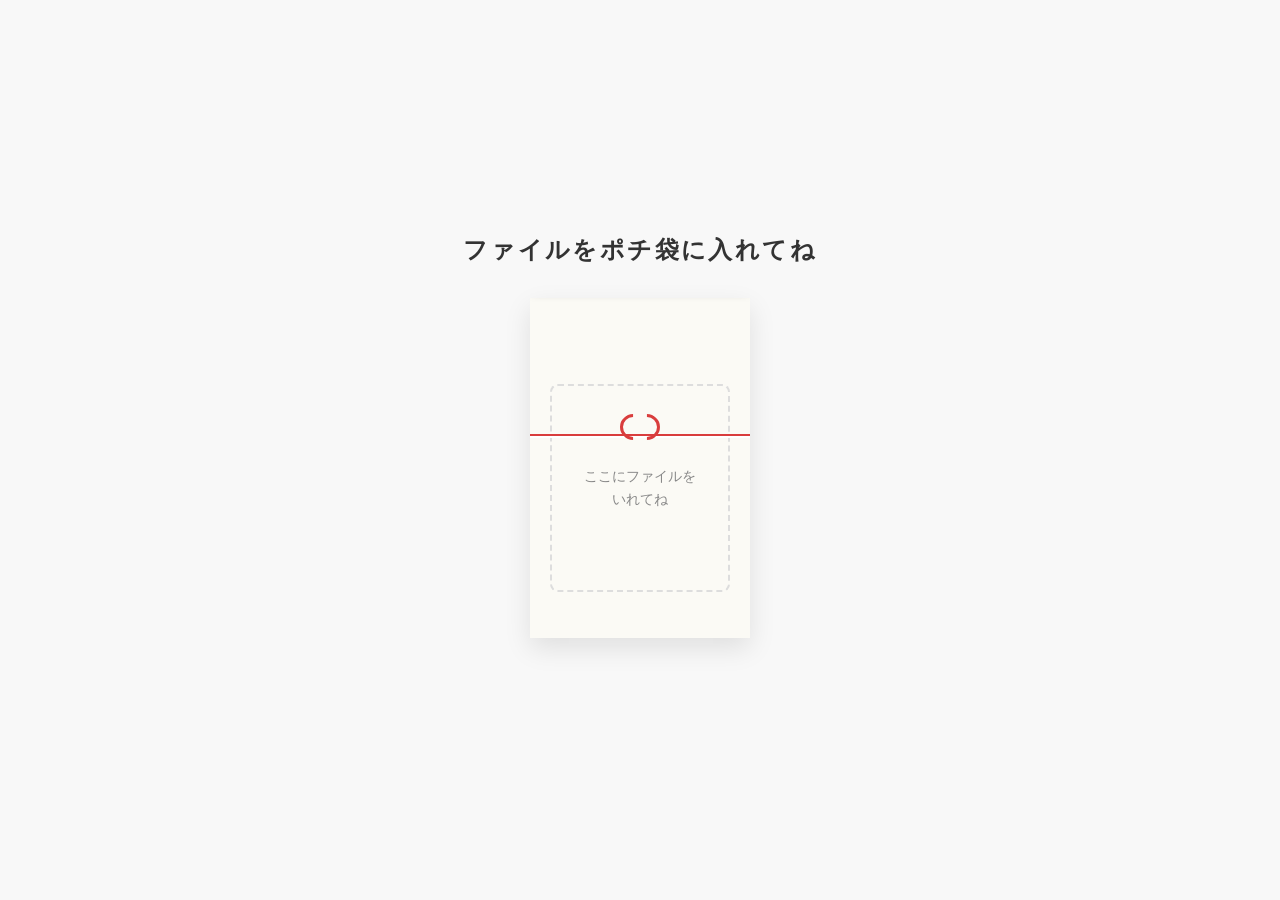
==== templates/index.html @ 6d0a3d40 "Initial commit" ====
<!DOCTYPE html>
<html lang="ja">

<head>
    <meta charset="UTF-8">
    <title>デジタルポチ袋</title>
    <link rel="stylesheet" href="/static/style.css">
</head>

<body>

    <div class="container">
        <h1>ファイルをポチ袋に入れてね</h1>

        <div id="pochi-zone" class="envelope">
            <div class="flap"></div>
            <div class="body-front">
                <div class="mizuhiki">
                    <div class="knot"></div>
                </div>
                <div class="pocket">
                    <span class="message">ここにファイルを<br>いれてね</span>
                </div>
            </div>
        </div>

        <div id="status"></div>
    </div>

    <script src="/static/script.js"></script>
</body>

</html>
---- static/style.css ----
body {
    display: flex;
    justify-content: center;
    align-items: center;
    height: 100vh;
    background-color: #f8f8f8;
    font-family: 'Yu Mincho', 'Hiragino Mincho ProN', serif;
    margin: 0;
}

.container {
    text-align: center;
}

h1 {
    color: #333;
    font-size: 1.5rem;
    margin-bottom: 2rem;
    letter-spacing: 0.1em;
}

/* ポチ袋全体 */
.envelope {
    width: 220px;
    height: 340px;
    background-color: #fbfaf5;
    /* 和紙っぽい白 */
    position: relative;
    margin: 0 auto;
    box-shadow: 0 10px 25px rgba(0, 0, 0, 0.1);
    transition: transform 0.3s ease;
    cursor: default;
    /* ドロップ待機中 */
    overflow: hidden;
}

.envelope.dragover {
    transform: scale(1.05);
    box-shadow: 0 15px 30px rgba(182, 59, 56, 0.3);
}

/* 封筒の本体（前） */
.body-front {
    position: absolute;
    bottom: 0;
    width: 100%;
    height: 100%;
    z-index: 5;
    background: transparent;
    pointer-events: none;
    /* ドロップを邪魔しないように */
    display: flex;
    flex-direction: column;
    justify-content: center;
    align-items: center;
}

/* フタ（ベロ） */
.flap {
    position: absolute;
    top: 0;
    left: 0;
    width: 0;
    height: 0;
    border-left: 110px solid transparent;
    border-right: 110px solid transparent;
    border-top: 90px solid #fbfaf5;
    /* 本体と同じ色 */
    transform-origin: top;
    transition: transform 0.6s cubic-bezier(0.4, 0, 0.2, 1);
    z-index: 20;
    /* 最前面 */
    filter: drop-shadow(0 2px 3px rgba(0, 0, 0, 0.1));
}

/* 開いている状態（初期） */
.flap {
    transform: rotateX(180deg);
}

/* 閉じている状態 */
.envelope.sealed .flap {
    transform: rotateX(0deg);
}

/* ドロップエリア・メッセージ */
.pocket {
    width: 80%;
    height: 60%;
    border: 2px dashed #ddd;
    border-radius: 8px;
    display: flex;
    justify-content: center;
    align-items: center;
    margin-top: 40px;
    pointer-events: auto;
    /* ここでイベントを受ける */
}

.message {
    color: #888;
    font-size: 0.9rem;
    line-height: 1.6;
}

/* 水引（みずひき）デザイン */
/* 蝶結びをCSSで表現 */
.mizuhiki {
    position: absolute;
    top: 40%;
    left: 50%;
    transform: translate(-50%, -50%);
    width: 100%;
    height: 60px;
    z-index: 15;
    pointer-events: none;
}

/* 紅白の帯 */
.mizuhiki::before {
    content: '';
    position: absolute;
    top: 50%;
    left: 0;
    width: 100%;
    height: 2px;
    background: linear-gradient(to bottom, #d93d3d 50%, #fff 50%);
    /* 簡易的な紅白 */
    border-top: 1px solid #d93d3d;
    border-bottom: 1px solid #fff;
}

/* 結び目（花結び・蝶結び風） */
.knot {
    position: absolute;
    top: 50%;
    left: 50%;
    transform: translate(-50%, -50%);
    width: 40px;
    height: 20px;
}

.knot::before,
.knot::after {
    content: '';
    position: absolute;
    width: 20px;
    height: 20px;
    border: 3px solid #d93d3d;
    border-radius: 50%;
    top: -10px;
}

.knot::before {
    left: 0;
    border-right-color: transparent;
    border-bottom-color: transparent;
    transform: rotate(-45deg);
}

.knot::after {
    right: 0;
    border-left-color: transparent;
    border-bottom-color: transparent;
    transform: rotate(45deg);
}

/* ステータスバー */
#status {
    margin-top: 20px;
    color: #d93d3d;
    font-weight: bold;
    min-height: 1.5em;
}

/* 完了時のアニメーション */
.envelope.sealed {
    animation: bounce 0.5s 0.6s ease-out;
    /* 閉じた後に少し跳ねる */
}

@keyframes bounce {
    0% {
        transform: translateY(0);
    }

    30% {
        transform: translateY(-10px);
    }

    50% {
        transform: translateY(0);
    }

    70% {
        transform: translateY(-5px);
    }

    100% {
        transform: translateY(0);
    }
}
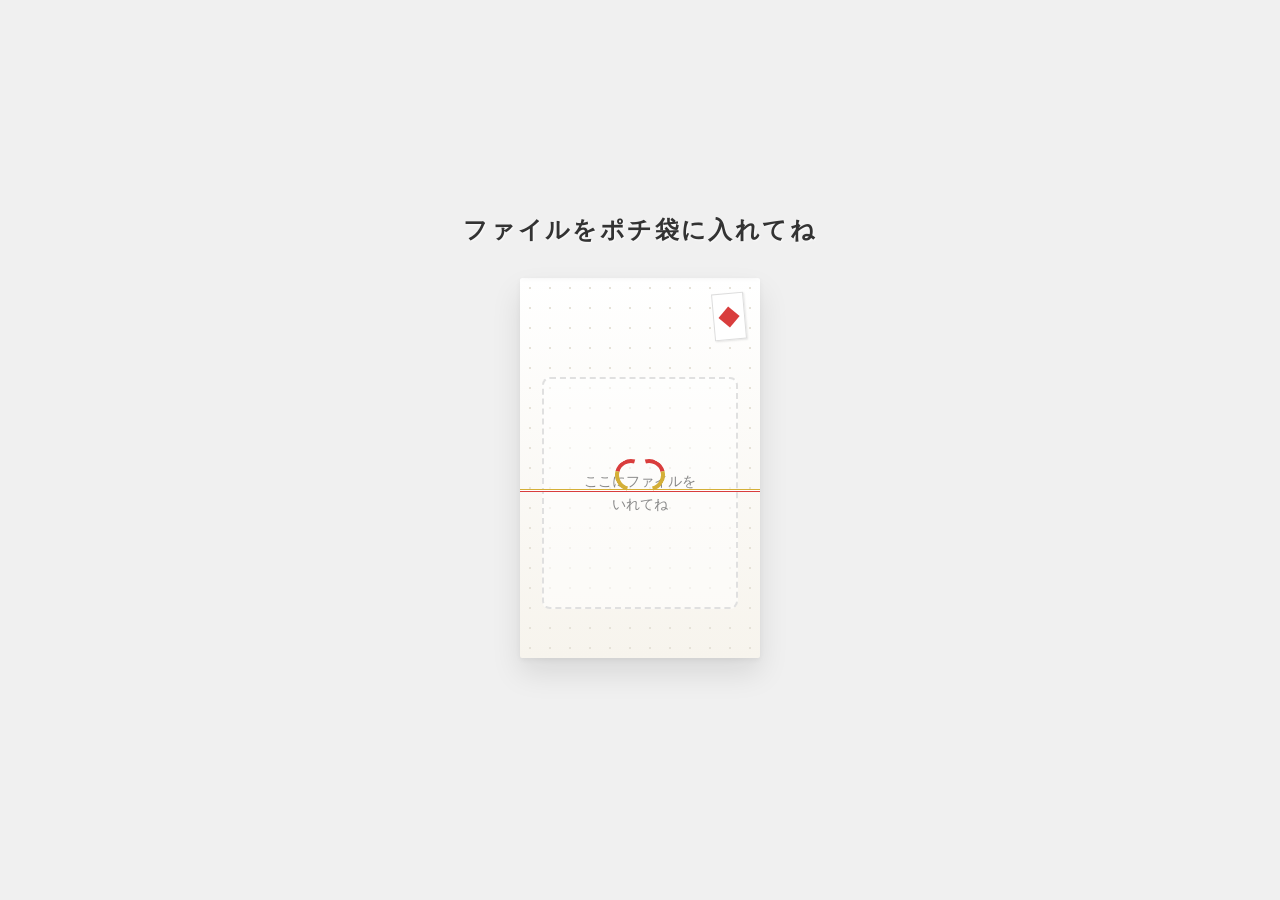
==== commit 2f6d0a7b: "Update design: Washi texture, Mizuhiki gradient, and Noshi" ====
--- a/templates/index.html
+++ b/templates/index.html
@@ -15,6 +15,7 @@
         <div id="pochi-zone" class="envelope">
             <div class="flap"></div>
             <div class="body-front">
+                <div class="noshi"></div>
                 <div class="mizuhiki">
                     <div class="knot"></div>
                 </div>
--- a/static/style.css
+++ b/static/style.css
@@ -3,8 +3,8 @@
     justify-content: center;
     align-items: center;
     height: 100vh;
-    background-color: #f8f8f8;
-    font-family: 'Yu Mincho', 'Hiragino Mincho ProN', serif;
+    background-color: #f0f0f0;
+    font-family: 'Yu Mincho', 'Hiragino Mincho ProN', 'YuMincho', serif;
     margin: 0;
 }
 
@@ -17,29 +17,37 @@
     font-size: 1.5rem;
     margin-bottom: 2rem;
     letter-spacing: 0.1em;
+    text-shadow: 1px 1px 2px rgba(255, 255, 255, 0.8);
 }
 
 /* ポチ袋全体 */
 .envelope {
-    width: 220px;
-    height: 340px;
-    background-color: #fbfaf5;
-    /* 和紙っぽい白 */
+    width: 240px;
+    height: 380px;
+    background-color: #fdfbf7;
+    /* 和紙の質感 */
+    background-image:
+        radial-gradient(#e6e2d8 1px, transparent 1px),
+        linear-gradient(to bottom, #fff 0%, #f7f4ed 100%);
+    background-size: 20px 20px, 100% 100%;
     position: relative;
     margin: 0 auto;
-    box-shadow: 0 10px 25px rgba(0, 0, 0, 0.1);
-    transition: transform 0.3s ease;
+    box-shadow:
+        0 2px 5px rgba(0, 0, 0, 0.05),
+        0 15px 30px rgba(0, 0, 0, 0.1);
+    transition: transform 0.3s, box-shadow 0.3s;
     cursor: default;
-    /* ドロップ待機中 */
+    border-radius: 2px;
     overflow: hidden;
 }
 
 .envelope.dragover {
     transform: scale(1.05);
-    box-shadow: 0 15px 30px rgba(182, 59, 56, 0.3);
-}
-
-/* 封筒の本体（前） */
+    box-shadow: 0 20px 40px rgba(182, 59, 56, 0.2);
+    border: 2px solid #d93d3d;
+}
+
+/* 封筒の本体（前） - ドラッグ用オーバーレイ */
 .body-front {
     position: absolute;
     bottom: 0;
@@ -48,7 +56,6 @@
     z-index: 5;
     background: transparent;
     pointer-events: none;
-    /* ドロップを邪魔しないように */
     display: flex;
     flex-direction: column;
     justify-content: center;
@@ -62,14 +69,12 @@
     left: 0;
     width: 0;
     height: 0;
-    border-left: 110px solid transparent;
-    border-right: 110px solid transparent;
-    border-top: 90px solid #fbfaf5;
-    /* 本体と同じ色 */
+    border-left: 120px solid transparent;
+    border-right: 120px solid transparent;
+    border-top: 100px solid #fdfbf7;
     transform-origin: top;
     transition: transform 0.6s cubic-bezier(0.4, 0, 0.2, 1);
     z-index: 20;
-    /* 最前面 */
     filter: drop-shadow(0 2px 3px rgba(0, 0, 0, 0.1));
 }
 
@@ -81,53 +86,84 @@
 /* 閉じている状態 */
 .envelope.sealed .flap {
     transform: rotateX(0deg);
+}
+
+/* のし（熨斗） */
+.noshi {
+    position: absolute;
+    top: 15px;
+    right: 15px;
+    width: 30px;
+    height: 45px;
+    background: #fff;
+    border: 1px solid #ddd;
+    z-index: 15;
+    box-shadow: 1px 1px 2px rgba(0, 0, 0, 0.1);
+    transform: rotate(-5deg);
+    pointer-events: none;
+}
+
+.noshi::after {
+    content: '';
+    position: absolute;
+    top: 50%;
+    left: 50%;
+    width: 15px;
+    height: 15px;
+    background: #d93d3d;
+    transform: translate(-50%, -50%) rotate(45deg);
 }
 
 /* ドロップエリア・メッセージ */
 .pocket {
     width: 80%;
     height: 60%;
-    border: 2px dashed #ddd;
+    border: 2px dashed #e0e0e0;
     border-radius: 8px;
     display: flex;
     justify-content: center;
     align-items: center;
-    margin-top: 40px;
+    margin-top: 50px;
     pointer-events: auto;
-    /* ここでイベントを受ける */
+    background-color: rgba(255, 255, 255, 0.5);
+    transition: background 0.3s;
+}
+
+.envelope.dragover .pocket {
+    background-color: rgba(255, 230, 230, 0.5);
+    border-color: #d93d3d;
 }
 
 .message {
     color: #888;
     font-size: 0.9rem;
     line-height: 1.6;
+    font-family: serif;
 }
 
 /* 水引（みずひき）デザイン */
-/* 蝶結びをCSSで表現 */
 .mizuhiki {
     position: absolute;
-    top: 40%;
-    left: 50%;
-    transform: translate(-50%, -50%);
+    top: 45%;
+    left: 0;
     width: 100%;
-    height: 60px;
+    height: 80px;
     z-index: 15;
     pointer-events: none;
 }
 
-/* 紅白の帯 */
+/* 紅と金の帯 */
 .mizuhiki::before {
     content: '';
     position: absolute;
     top: 50%;
     left: 0;
     width: 100%;
-    height: 2px;
-    background: linear-gradient(to bottom, #d93d3d 50%, #fff 50%);
-    /* 簡易的な紅白 */
-    border-top: 1px solid #d93d3d;
-    border-bottom: 1px solid #fff;
+    height: 3px;
+    background: repeating-linear-gradient(to bottom,
+            #d4af37 0px, #d4af37 1px,
+            #fff 1px, #fff 2px,
+            #d93d3d 2px, #d93d3d 3px);
 }
 
 /* 結び目（花結び・蝶結び風） */
@@ -136,33 +172,34 @@
     top: 50%;
     left: 50%;
     transform: translate(-50%, -50%);
-    width: 40px;
-    height: 20px;
+    width: 50px;
+    height: 30px;
 }
 
 .knot::before,
 .knot::after {
     content: '';
     position: absolute;
-    width: 20px;
-    height: 20px;
-    border: 3px solid #d93d3d;
+    top: -15px;
+    width: 24px;
+    height: 24px;
+    border: 4px solid;
+    border-color: #d93d3d #d4af37 #d93d3d #d4af37;
     border-radius: 50%;
-    top: -10px;
 }
 
 .knot::before {
     left: 0;
+    transform: rotate(-30deg);
+    border-bottom-color: transparent;
     border-right-color: transparent;
-    border-bottom-color: transparent;
-    transform: rotate(-45deg);
 }
 
 .knot::after {
     right: 0;
+    transform: rotate(30deg);
+    border-bottom-color: transparent;
     border-left-color: transparent;
-    border-bottom-color: transparent;
-    transform: rotate(45deg);
 }
 
 /* ステータスバー */
@@ -171,12 +208,12 @@
     color: #d93d3d;
     font-weight: bold;
     min-height: 1.5em;
+    font-family: serif;
 }
 
 /* 完了時のアニメーション */
 .envelope.sealed {
     animation: bounce 0.5s 0.6s ease-out;
-    /* 閉じた後に少し跳ねる */
 }
 
 @keyframes bounce {
